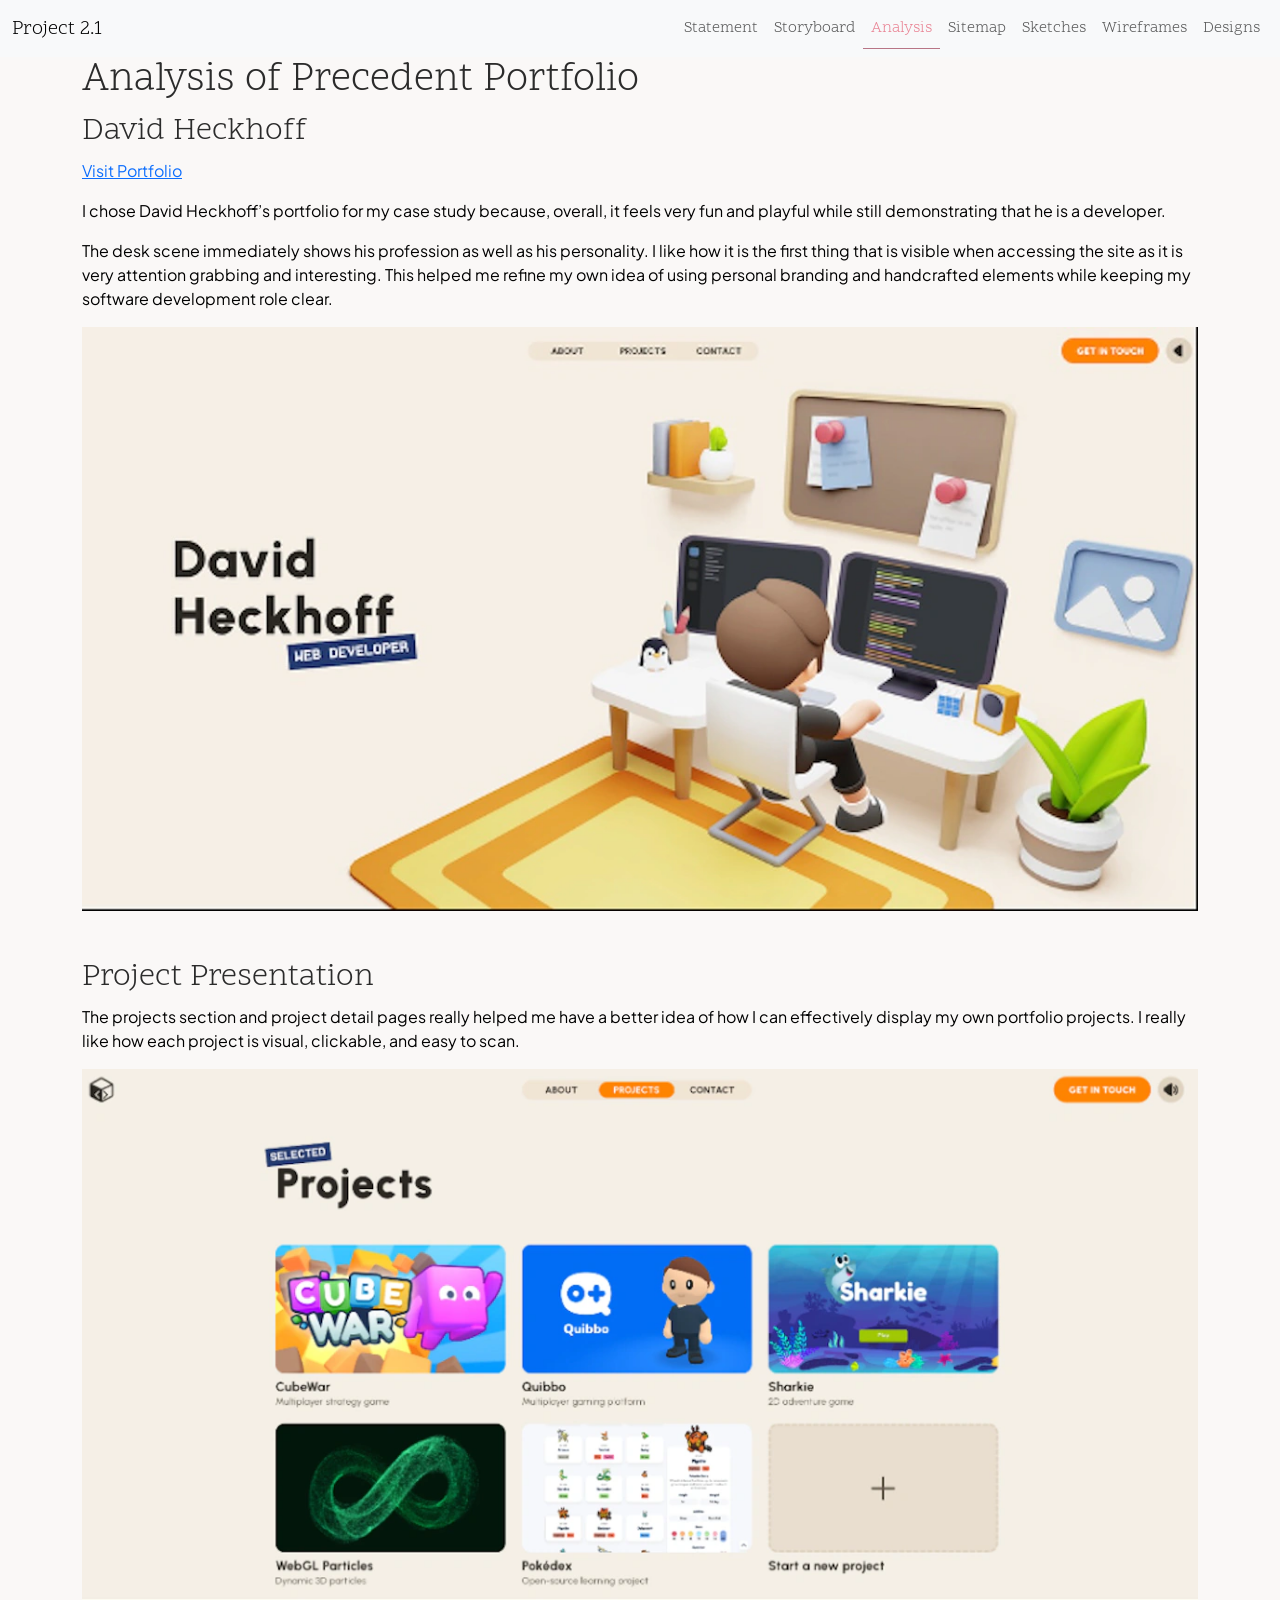
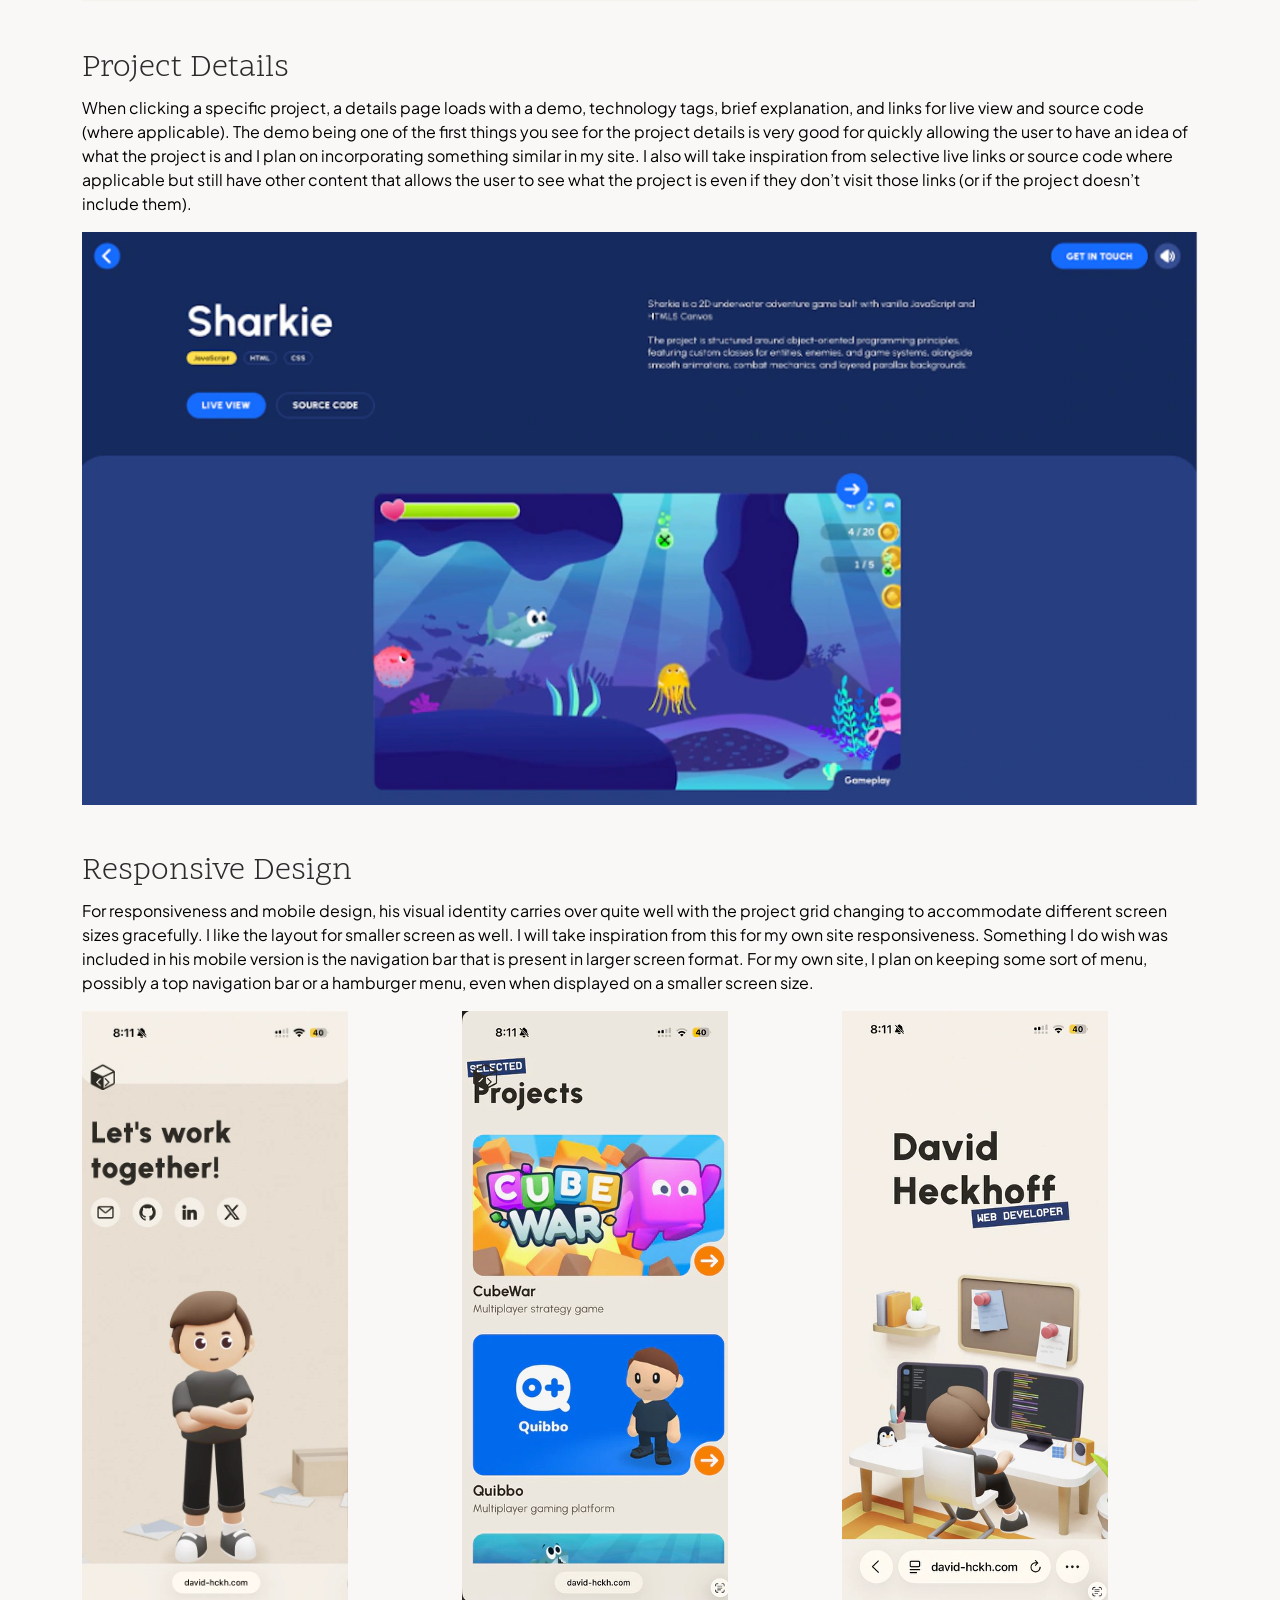
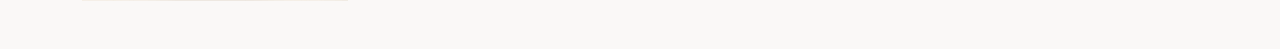
==== analysis.html @ 45a255cb "Adding mobile section" ====
<!DOCTYPE html>
<!-- Project 2 Blank Bootstrap 5.3 starter template for DESN1021, Web & Time Based Design. <div> tags should be replaced with semantic HTML tags where appropriate  [DESN1021-Pro2#1-7bddd3e6991c22bb4d3432b663b01bd5] DO NOT DELETE THIS COMMENT-->


<html lang="en" dir="ltr">

  <head>
    <meta charset="utf-8">

    <!--
      ================= AI / SOURCE USE DECLARATION (DRAFT — COMPLETE THIS) =================
      Per DESN1021 Project 2.1 Assessment Specifications, a summary declaration is
      required at the top of EVERY file. Replace the bracketed placeholders below,
      and add inline acknowledgements next to any AI/open-source snippet you use.
      If you take the AI-assisted code animation option, that code must ALSO be
      wrapped in inline start/end comments, and you must be able to explain it.

      First name:       Mina
      File:             analysis.html

      Tool/Source:       Bootstrap
      Used for:         Nav Bar
      Extent of use:    used starter for base of nav bar
      Date:             23 Sept 2026

      Tool/Source:      Google Fonts
      Used for:         For Scope One and Plus Jakarta Sans fonts used in website
      Extent of use:    Link snippets given by Google Fonts
      Date:             23 Sept 2026


      If no AI or open-source code was used in this file, replace the above with:
      "No AI or open-source code was used in this file."

      Declaration ref: DESN1021-Pro2.1-AIDECL#KIT-blank-4447332881514569a4b9aef29abc9eb4
      =====================================================================================
    -->

    <!-- Required Bootstrap meta tag attributes -->
    <meta name="viewport" content="width=device-width, initial-scale=1">

    <!-- Other meta tags -->
    <meta name="description" content="Portfolio 2.1 Website: Planning for Project 2.2">
    <meta name="author" content="Mina Armijo">

    <!-- Never forget your title!  -->
    <title>Analysis | Portfolio 2.1</title>


    <!-- ***** Link tags ***** -->
    <!-- Bootstrap core CSS -->
    <!-- this is where Bootstrap's CSS is loaded in via their CDN - you don't need to include the actual files in your site folder -->


  <link href="https://cdn.jsdelivr.net/npm/bootstrap@5.3.8/dist/css/bootstrap.min.css" rel="stylesheet" integrity="sha384-sRIl4kxILFvY47J16cr9ZwB07vP4J8+LH7qKQnuqkuIAvNWLzeN8tE5YBujZqJLB" crossorigin="anonymous">



    <!-- Never forget your favicon!  -->
    <link rel="icon" type="image/png" sizes="32x32" href="img/favicons/favicon-32x32.png">
    <link rel="icon" type="image/png" sizes="16x16" href="img/favicons/favicon-16x16.png">
    <link rel="apple-touch-icon" sizes="180x180" href="img/favicons/apple-touch-icon.png">
    <link rel="manifest" href="img/favicons/manifest.json">

    <!-- Icons - It's possible to load in unique icons to style into your site - Bootstrap's are suggested -->
    <link rel="stylesheet" href="https://cdn.jsdelivr.net/npm/bootstrap-icons@1.13.1/font/bootstrap-icons.min.css" integrity="sha384-CK2SzKma4jA5H/MXDUU7i1TqZlCFaD4T01vtyDFvPlD97JQyS+IsSh1nI2EFbpyk" crossorigin="anonymous">    
    
    <!-- Web fonts -->
    
    <!-- Source: Google Fonts (https://fonts.google.com/selection/embed) — Scope One and Plus Jakarta Sans Font -->
    <link rel="preconnect" href="https://fonts.googleapis.com">
    <link rel="preconnect" href="https://fonts.gstatic.com" crossorigin>
    <link href="https://fonts.googleapis.com/css2?family=Scope+One&display=swap" rel="stylesheet">

    <link rel="preconnect" href="https://fonts.googleapis.com">
    <link rel="preconnect" href="https://fonts.gstatic.com" crossorigin>
    <link href="https://fonts.googleapis.com/css2?family=Plus+Jakarta+Sans:ital,wght@0,200..800;1,200..800&family=Prata&display=swap" rel="stylesheet">


    <!-- Your custom CSS for this template - must be after Bootstrap's link element (to load after) if overriding Bootstrap classes to customize -->
    <link href="css/custom.css" type="text/css" rel="stylesheet" media="screen">

  </head>



   <body>

    <!-- Nav Bar -->

     <!-- Source: Bootstrap (https://getbootstrap.com/docs/5.3/components/navbar/) — Base of Nav Bar -->
    <nav class="navbar navbar-expand-lg bg-body-tertiary site-nav">
      <div class="container-fluid">

        <a class="navbar-brand" href="index.html">Project 2.1</a>

        <button class="navbar-toggler" type="button" data-bs-toggle="collapse" data-bs-target="#navbarSupportedContent" aria-controls="navbarSupportedContent" aria-expanded="false" aria-label="Toggle navigation">
          
          <span class="navbar-toggler-icon"></span>
        </button>

        <div class="collapse navbar-collapse" id="navbarSupportedContent">
          
          <ul class="navbar-nav ms-auto mb-2 mb-lg-0">
            <li class="nav-item">
              <a class="nav-link" aria-current="page" href="index.html">Statement</a>
            </li>
            <li class="nav-item">
              <a class="nav-link" href="storyboard.html">Storyboard</a>
            </li>
            <li class="nav-item">
              <a class="nav-link active" href="analysis.html">Analysis</a>
            </li>
            <li class="nav-item">
              <a class="nav-link" href="sitemap.html">Sitemap</a>
            </li>
            <li class="nav-item">
              <a class="nav-link" href="sketches.html">Sketches</a>
            </li>
            <li class="nav-item">
              <a class="nav-link" href="wireframes.html">Wireframes</a>
            </li>
            <li class="nav-item">
              <a class="nav-link" href="designs.html">Designs</a>
            </li>
          </ul>

        </div>
      </div>
    </nav>

    <!-- MAIN -->

    <main class="container">
      
      <h1>Analysis of Precedent Portfolio</h1>
      <section class="mb-5">
        <!-- intro + home screenshot -->
         <h2>David Heckhoff</h2>
         <p>
          <a href="https://david-hckh.com/" target="_blank" rel="noopener">
            Visit Portfolio
          </a>
         </p>

         <p>
          I chose David Heckhoff&rsquo;s portfolio for my case study because, overall, it feels very fun and playful while still demonstrating that he is a developer. 
         </p>

         <p>
          The desk scene immediately shows his profession as well as his personality. I like how it is the first thing that is visible when accessing the site as it is very attention grabbing and interesting. This helped me refine my own idea of using personal branding and handcrafted elements while keeping my software development role clear.
         </p>
        
         <img
          src="img/analysis/analysis_home.webp"
          class="img-fluid"
          alt="David Heckhoff Portfolio Homepage">
        
      </section>

      <section class="mb-5">
        <!-- projects screenshot -->
         <h2>Project Presentation</h2>

         <p>
          The projects section and project detail pages really helped me have a better idea of how I can effectively display my own portfolio projects. I really like how each project is visual, clickable, and easy to scan. 
         </p>

         <img
          src="img/analysis/analysis_projects.webp"
          class="img-fluid"
          alt="Projects Page from David Heckhoff's Portfolio">

      </section>

      <section class="mb-5">
        <!-- project details screenshot -->
         <h2>Project Details</h2>

         <p>
          When clicking a specific project, a details page loads with a demo, technology tags, brief explanation, and links for live view and source code (where applicable). The demo being one of the first things you see for the project details is very good for quickly allowing the user to have an idea of what the project is and I plan on incorporating something similar in my site. I also will take inspiration from selective live links or source code where applicable but still have other content that allows the user to see what the project is even if they don&rsquo;t visit those links (or if the project doesn&rsquo;t include them).
         </p>

         <img
          src="img/analysis/analysis_project_details.webp"
          class="img-fluid"
          alt="Project Detail Page from David Heckhoff's Portfolio">

      </section>

      <section class="mb-5">
        <!-- mobile screenshots -->
         <h2>Responsive Design</h2>

         <p>
          For responsiveness and mobile design, his visual identity carries over quite well with the project grid changing to accommodate different screen sizes gracefully. I like the layout for smaller screen as well. I will take inspiration from this for my own site responsiveness. Something I do wish was included in his mobile version is the navigation bar that is present in larger screen format. For my own site, I plan on keeping some sort of menu, possibly a top navigation bar or a hamburger menu, even when displayed on a smaller screen size.
         </p>

         <div class="row g-4">

          <div class="col-12 col-md-4">
            <img 
              src="img/analysis/analysis_mobile1.webp"
              class="img-fluid"
              alt="Mobile Contact Page">
          </div>

          <div class="col-12 col-md-4">
            <img 
              src="img/analysis/analysis_mobile2.webp"
              class="img-fluid"
              alt="Mobile Projects Page">
          </div>

          <div class="col-12 col-md-4">
            <img 
              src="img/analysis/analysis_mobile3.webp"
              class="img-fluid"
              alt="Mobile Homepage">
          </div>

         </div>
        
      </section>

    </main>


    <!-- =================No Content below here========================= -->
    <!-- Bootstrap JavaScript
    ================================================== -->
    <!-- Placed at the end of the document so the pages load faster -->

    <script src="https://cdn.jsdelivr.net/npm/bootstrap@5.3.8/dist/js/bootstrap.bundle.min.js" integrity="sha384-FKyoEForCGlyvwx9Hj09JcYn3nv7wiPVlz7YYwJrWVcXK/BmnVDxM+D2scQbITxI" crossorigin="anonymous"></script>


  </body>
</html>
<!-- Project 2 Blank Bootstrap 5.3 starter template for DESN1021, Web & Time Based Design. <div> tags should be replaced with semantic HTML tags where appropriate  [DESN1021-Pro2#1-7bddd3e6991c22bb4d3432b663b01bd5] DO NOT DELETE THIS COMMENT-->

<!-- END AI / SOURCE USE DECLARATION — nothing to fill in here; the completed declaration goes in the top comment. Do not delete.
     Declaration ref: DESN1021-Pro2.1-AIDECL#KIT-blank-4447332881514569a4b9aef29abc9eb4 -->
---- css/custom.css ----
@charset "UTF-8";

/*
  ================= AI / SOURCE USE DECLARATION (DRAFT — COMPLETE THIS) =================
  Per DESN1021 Project 2.1 Assessment Specifications, a summary declaration is
  required at the top of EVERY file. Replace the bracketed placeholders below,
  and add inline acknowledgements next to any AI/open-source snippet you use.
  If you take the AI-assisted code animation option, that code must ALSO be
  wrapped in inline start/end comments, and you must be able to explain it.

  First name:       Mina
  File:             custom.css

  Tool/Source:      [e.g. ChatGPT / Claude / GitHub Copilot / getbootstrap.com / none]
  Used for:         [e.g. overriding a Bootstrap breakpoint for my hero type]
  Extent of use:    [e.g. small snippet suggested, then adapted by hand]
  Date:             [DD Month 2026]

  If no AI or open-source code was used in this file, replace the above with:
  "No AI or open-source code was used in this file."

  Declaration ref: DESN1021-Pro2.1-AIDECL#KIT-custom-2fe0bb1b2c0045ce97f63ffa0ff3bea1
  =====================================================================================
*/
/* Project 2 Blank Bootstrap 5.3 starter template for DESN1021, Web & Time Based Design. <div> tags should be replaced with semantic HTML tags where appropriate  [DESN1021-Pro2#1-7bddd3e6991c22bb4d3432b663b01bd5] DO NOT DELETE THIS COMMENT */


/* Custom styles to override and/or add to Bootstrap css */

/* Custom template styles - start here  */

/* Examples of adding to Bootstrap classes with your own classes */
h1, h2, h3 {
  font-family: "Scope One", serif;
}

h2.my_h1{
  font-size: 1.2rem;
  text-transform: uppercase;
  color: rgba(86, 61, 255, .75);
}



/* -------------------------------------------------------- */
/* Custom CSS for highlighting grid examples and options - Not essential to use in your own design.*/

/* add padding to top for fixed nav bar example */
body {
  font-family: "Plus Jakarta Sans", sans-serif ;
  color: #2b2b2b;
  background-color: #faf8f7;
}

.site-nav {
  font-family: "Scope One", serif;
}

.site-nav .navbar-brand {
  font-size: 1.35;
}

.site-nav .nav-link.active {
  color: rgb(233, 129, 146);
  border-bottom: 1px solid #b87586;
}

.page-content {
  padding-top: 5rem;
  padding-bottom: 5rem;
}

.page-content h1 {
  font-size: 2.75rem;
  margin-bottom: 3rem;
}

.statement-item {
  border-top: 2px solid #b87586;
  padding-top: 1.5rem;
}

.statement-item h2 {
  font-size: 1.4rem;
  margin-bottom: 1rem;
}

.statement-item p {
  line-height: 1.7;
}

/* column highlighting and content spacing */
/* .row {
  margin-bottom: 1rem;
}
.row .row {
  margin-top: 1rem;
  margin-bottom: 0;
}
[class*="col-"] {
  padding-top: 1rem;
  padding-bottom: 1rem;
  background-color: rgba(10, 10, 10, .15);
  border: 1px solid rgba(86, 61, 255, .2);
  border-radius: 1rem;
} */

hr {
  margin-top: 2rem;
  margin-bottom: 2rem;
}

/* -------------------------------------------------------- */

/* sets the default rem size for an entire page (for all sizing to be relative to) */

html {
  font-size: 1rem;
}

/* Examples of customising Bootstrap's media queries at different 'snapping' points - for example, change the size of your browser window and watch the <p> text colour change. Don't EVER change the pixel variables or you will be creating snapping points between Bootstrap's default snapping points - just add your styles in the brackets of the @media queries*/

/* // Extra small devices (portrait phones, less than 576px) */
@media (max-width: 575.98px) {

  p{
    color: black;
  }
}

/* // Small devices (landscape phones, 576px and up) */
@media (min-width: 576px) and (max-width: 767.98px) {
  p{
    color: black;
  }
}

/* // Medium devices (tablets, 768px and up) */
@media (min-width: 768px) and (max-width: 991.98px) {
  p{
    color: black;
  }
}

/* // Large devices (desktops, 992px and up) */
@media (min-width: 992px) and (max-width: 1199.98px) {
  p{
    color: black;
  }
}

/* // Extra large devices (large desktops, 1200px and up) */
@media (min-width: 1200px) {
  p{
    color: black;
  }
}

/* -------------------------------------------------------- */


/* Project 2 Blank Bootstrap 5.3 starter template for DESN1021, Web & Time Based Design. <div> tags should be replaced with semantic HTML tags where appropriate  [DESN1021-Pro2#1-7bddd3e6991c22bb4d3432b663b01bd5] DO NOT DELETE THIS COMMENT */

/* END AI / SOURCE USE DECLARATION — nothing to fill in here; the completed declaration goes in the top comment. Do not delete.
   Declaration ref: DESN1021-Pro2.1-AIDECL#KIT-custom-2fe0bb1b2c0045ce97f63ffa0ff3bea1 */
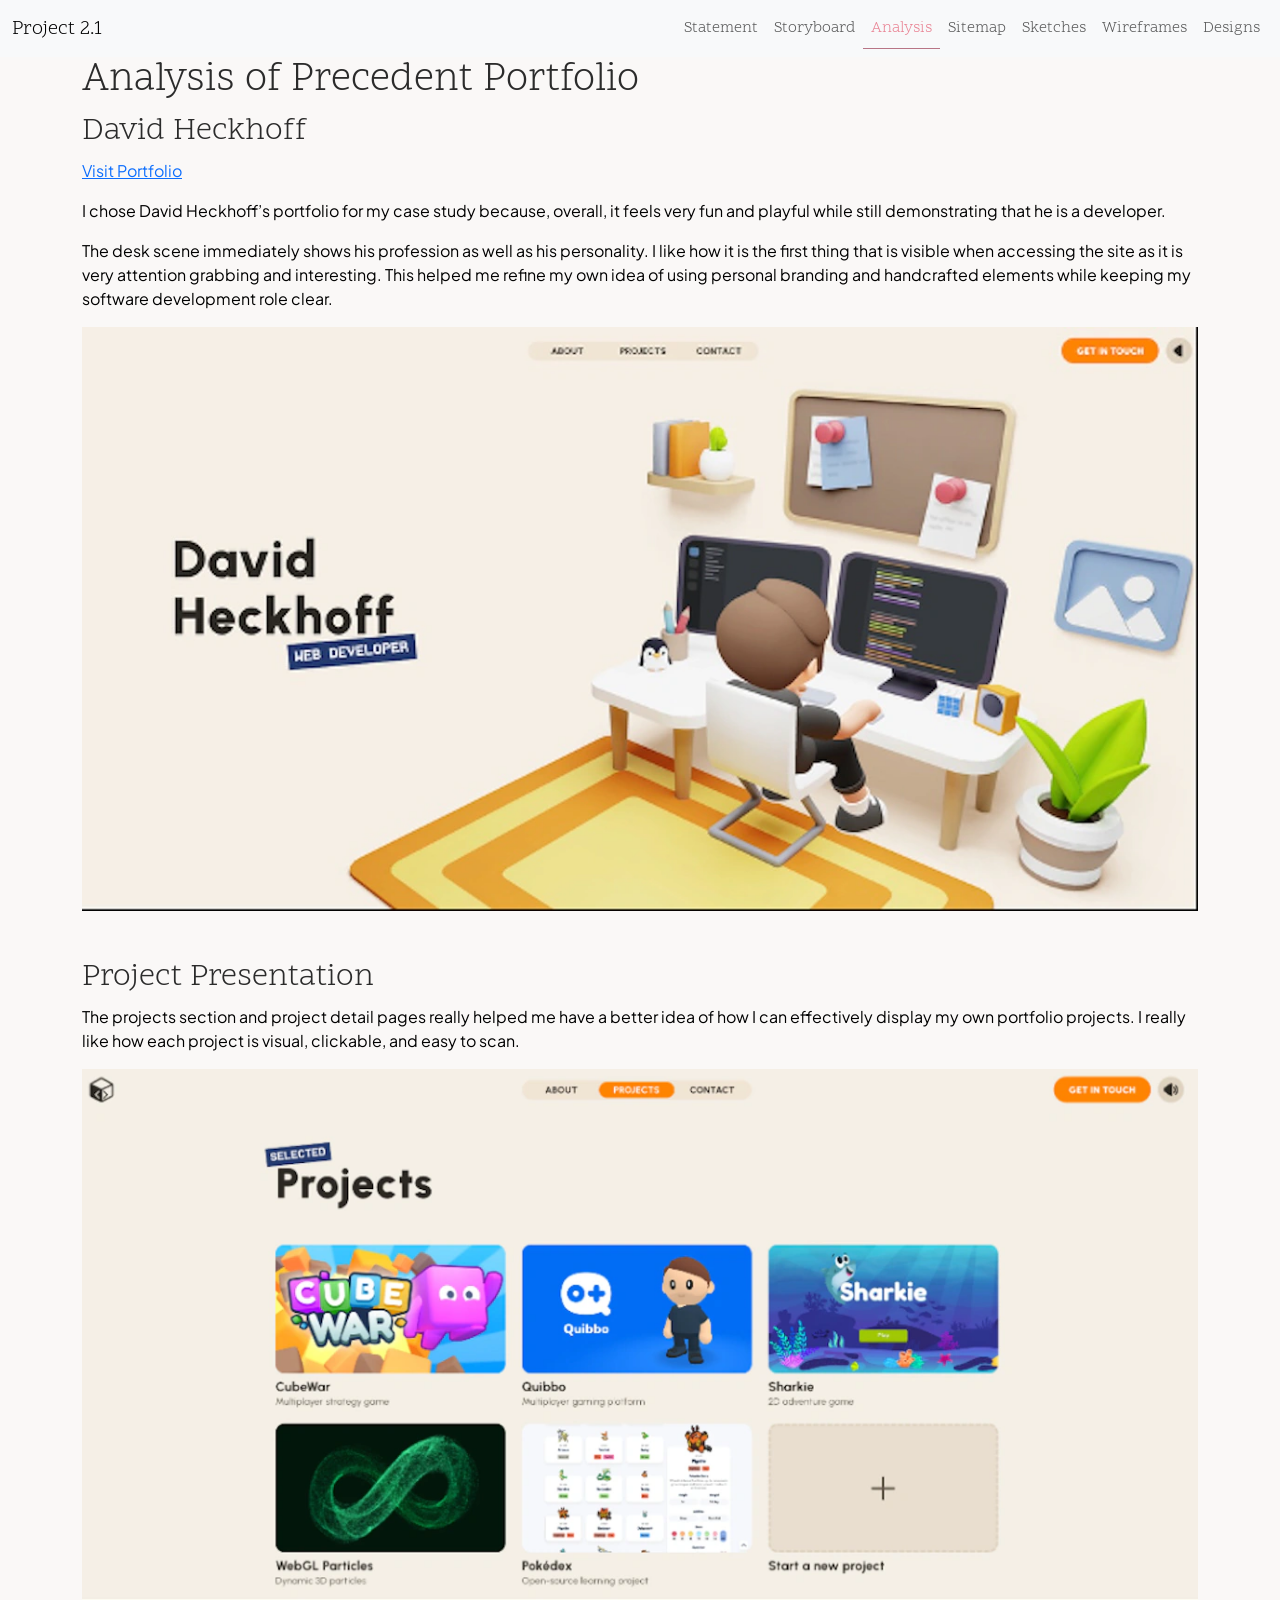
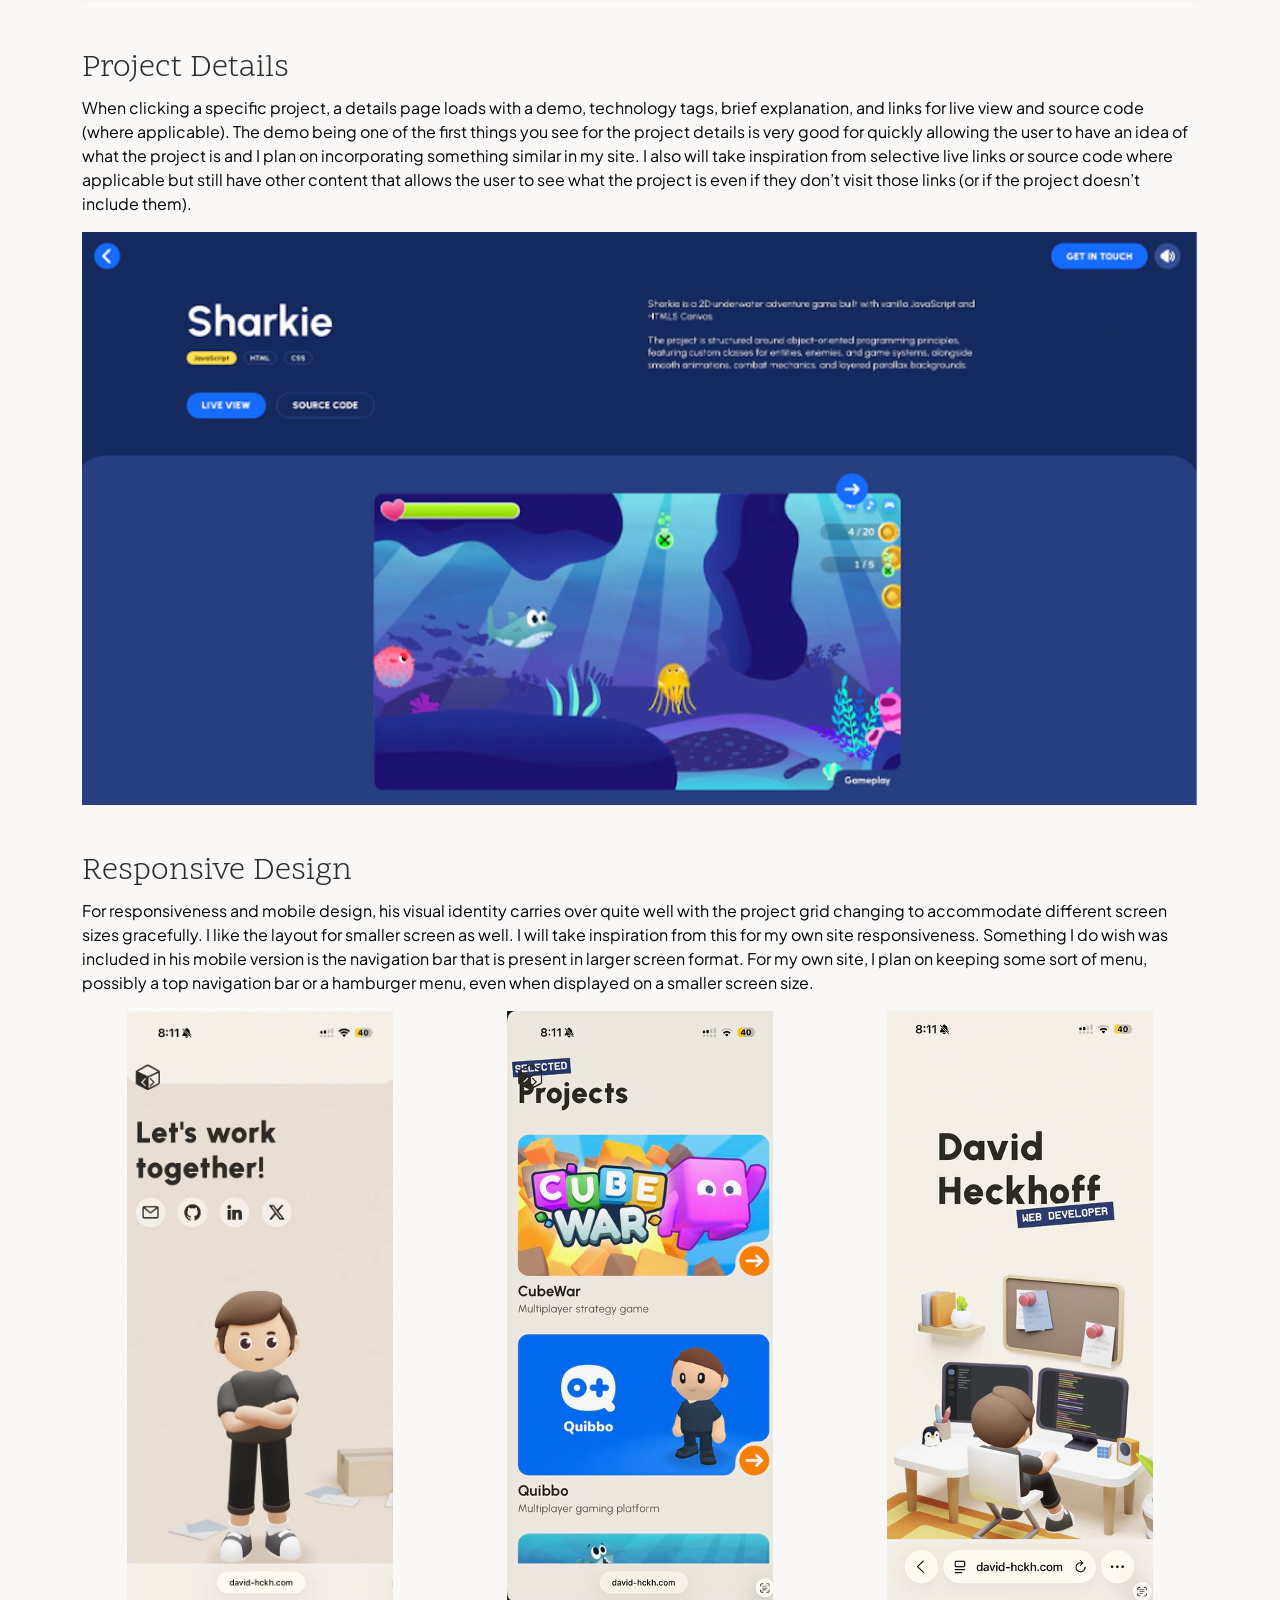
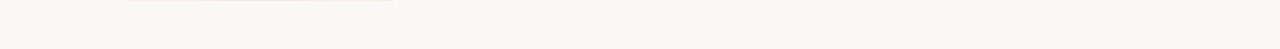
==== commit 05fc6321: "Adding bootstrap styling" ====
--- a/analysis.html
+++ b/analysis.html
@@ -153,7 +153,7 @@
         
          <img
           src="img/analysis/analysis_home.webp"
-          class="img-fluid"
+          class="img-fluid d-block mx-auto"
           alt="David Heckhoff Portfolio Homepage">
         
       </section>
@@ -168,7 +168,7 @@
 
          <img
           src="img/analysis/analysis_projects.webp"
-          class="img-fluid"
+          class="img-fluid d-block mx-auto"
           alt="Projects Page from David Heckhoff's Portfolio">
 
       </section>
@@ -183,7 +183,7 @@
 
          <img
           src="img/analysis/analysis_project_details.webp"
-          class="img-fluid"
+          class="img-fluid d-block mx-auto"
           alt="Project Detail Page from David Heckhoff's Portfolio">
 
       </section>
@@ -198,21 +198,21 @@
 
          <div class="row g-4">
 
-          <div class="col-12 col-md-4">
+          <div class="col-12 col-md-4 d-flex justify-content-center">
             <img 
               src="img/analysis/analysis_mobile1.webp"
               class="img-fluid"
               alt="Mobile Contact Page">
           </div>
 
-          <div class="col-12 col-md-4">
+          <div class="col-12 col-md-4 d-flex justify-content-center">
             <img 
               src="img/analysis/analysis_mobile2.webp"
               class="img-fluid"
               alt="Mobile Projects Page">
           </div>
 
-          <div class="col-12 col-md-4">
+          <div class="col-12 col-md-4 d-flex justify-content-center">
             <img 
               src="img/analysis/analysis_mobile3.webp"
               class="img-fluid"
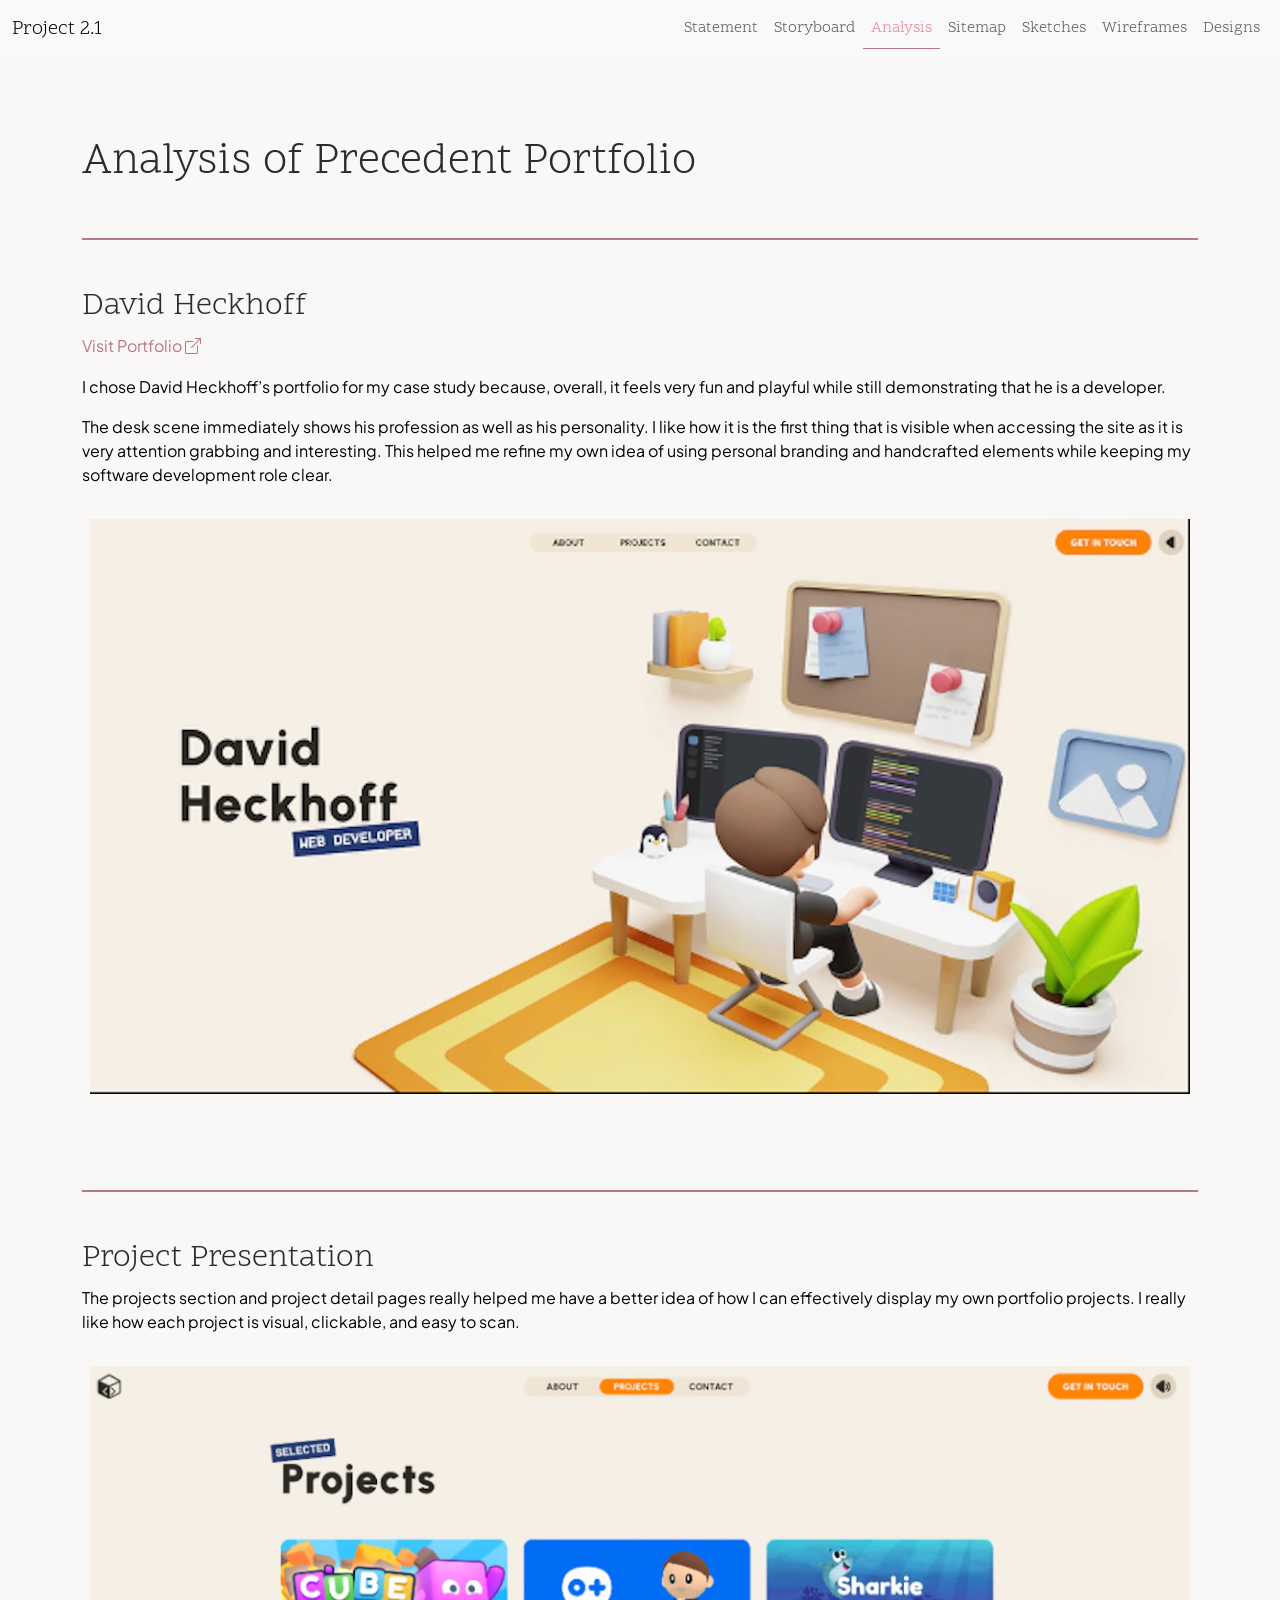
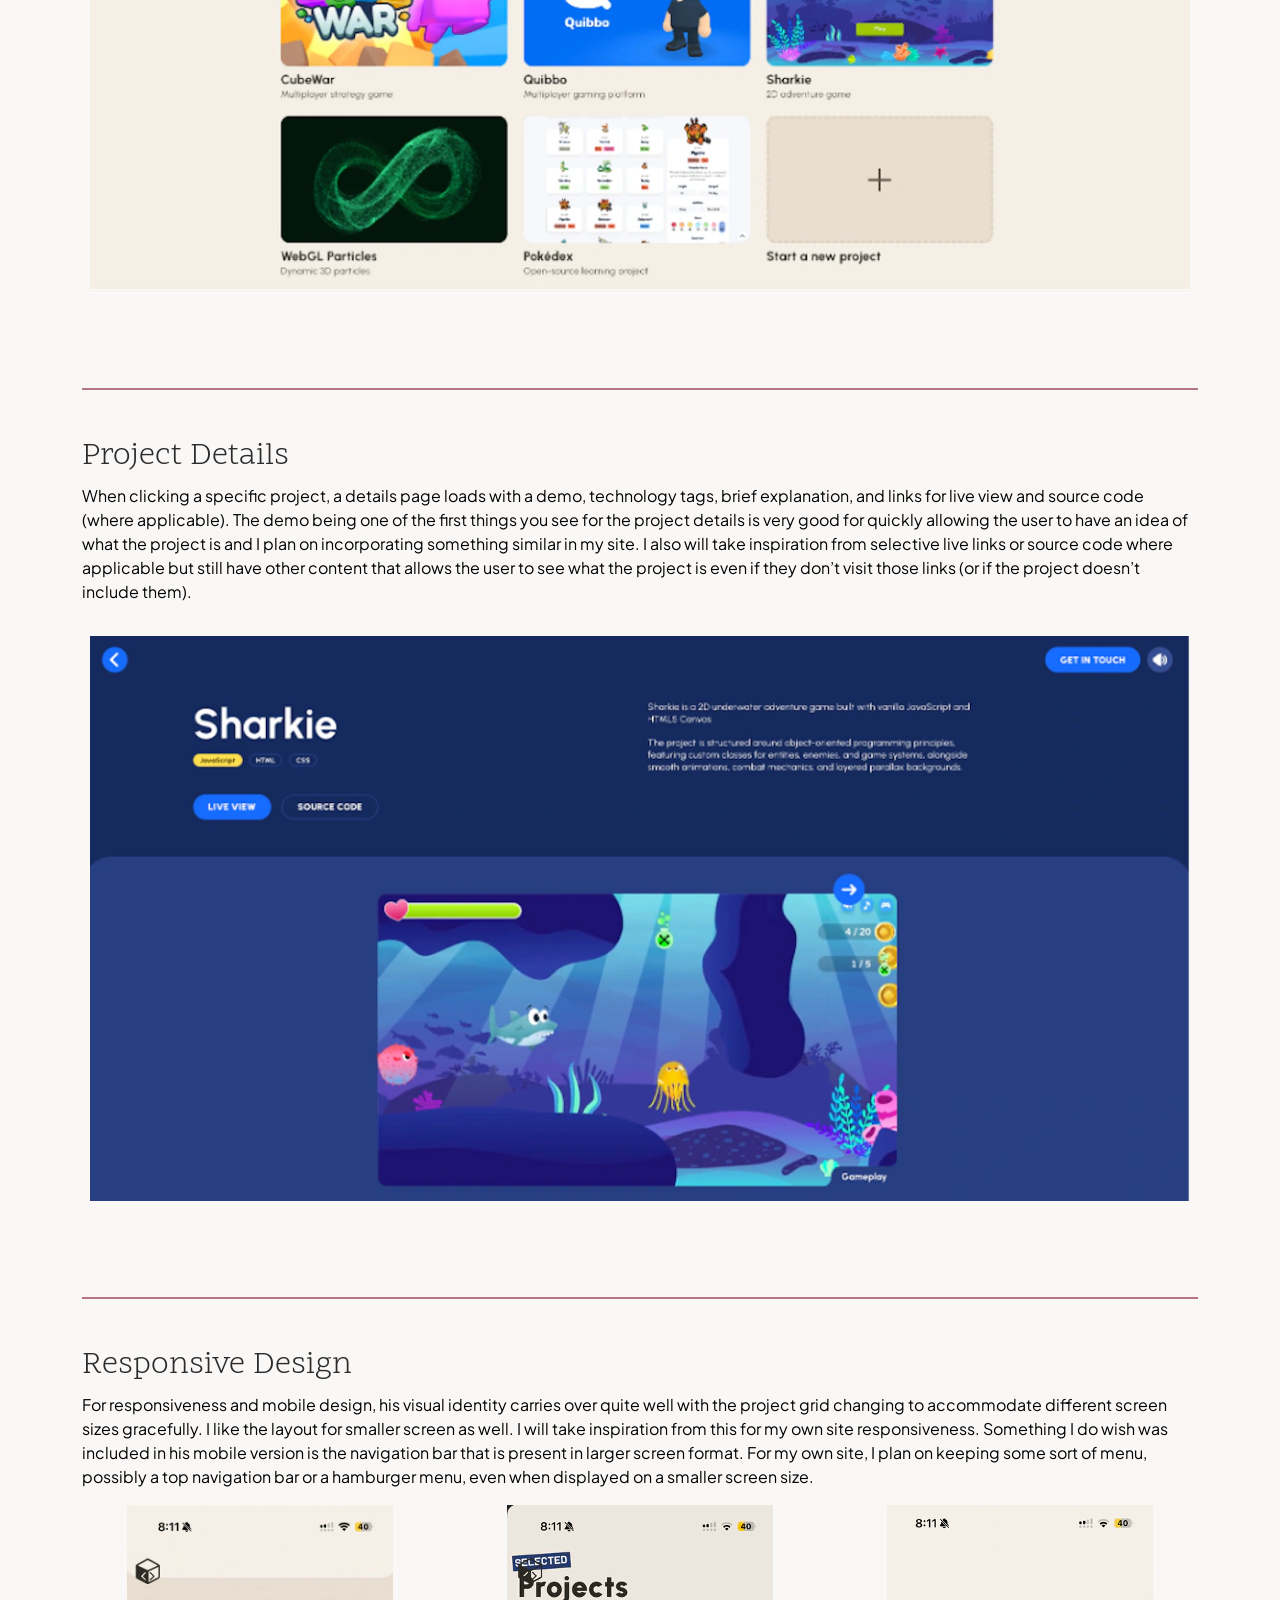
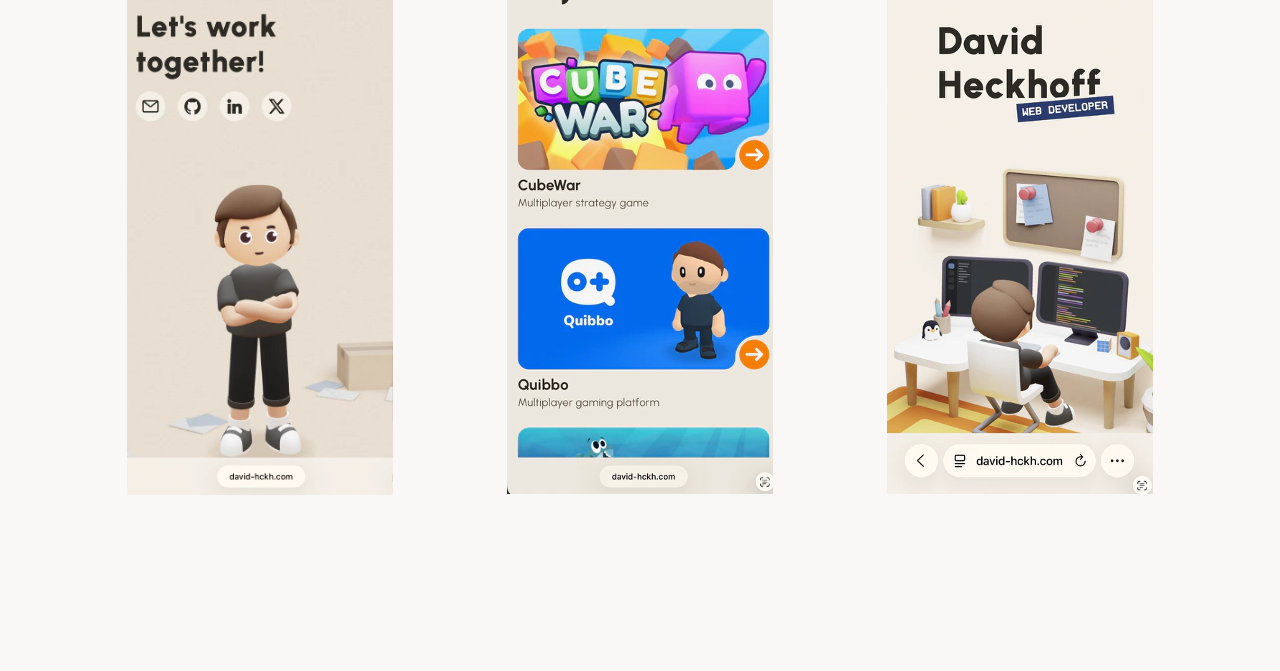
==== commit f41f4f54: "Adding CSS styling and Icon for visiting website" ====
--- a/analysis.html
+++ b/analysis.html
@@ -27,6 +27,12 @@
       Used for:         For Scope One and Plus Jakarta Sans fonts used in website
       Extent of use:    Link snippets given by Google Fonts
       Date:             23 Sept 2026
+
+      Tool/Source:       Bootstrap
+      Used for:         Icon for visiting website
+      Extent of use:    Used small code snippet
+      Date:             24 Sept 2026
+
 
 
       If no AI or open-source code was used in this file, replace the above with:
@@ -131,15 +137,16 @@
 
     <!-- MAIN -->
 
-    <main class="container">
+    <main class="container page-content">
       
       <h1>Analysis of Precedent Portfolio</h1>
-      <section class="mb-5">
+      <section class="mb-5 analysis-section">
         <!-- intro + home screenshot -->
          <h2>David Heckhoff</h2>
          <p>
-          <a href="https://david-hckh.com/" target="_blank" rel="noopener">
-            Visit Portfolio
+          <a class="analysis-link" href="https://david-hckh.com/" target="_blank" rel="noopener">
+            <!-- Source: Bootstrap (https://icons.getbootstrap.com/icons/box-arrow-up-right/) — Box Arrow Up/Right Icon -->
+            Visit Portfolio <i class="bi bi-box-arrow-up-right"></i>
           </a>
          </p>
 
@@ -153,12 +160,12 @@
         
          <img
           src="img/analysis/analysis_home.webp"
-          class="img-fluid d-block mx-auto"
+          class="img-fluid d-block mx-auto analysis-desktop"
           alt="David Heckhoff Portfolio Homepage">
         
       </section>
 
-      <section class="mb-5">
+      <section class="mb-5 analysis-section">
         <!-- projects screenshot -->
          <h2>Project Presentation</h2>
 
@@ -168,12 +175,12 @@
 
          <img
           src="img/analysis/analysis_projects.webp"
-          class="img-fluid d-block mx-auto"
+          class="img-fluid d-block mx-auto analysis-desktop"
           alt="Projects Page from David Heckhoff's Portfolio">
 
       </section>
 
-      <section class="mb-5">
+      <section class="mb-5 analysis-section">
         <!-- project details screenshot -->
          <h2>Project Details</h2>
 
@@ -183,12 +190,12 @@
 
          <img
           src="img/analysis/analysis_project_details.webp"
-          class="img-fluid d-block mx-auto"
+          class="img-fluid d-block mx-auto analysis-desktop"
           alt="Project Detail Page from David Heckhoff's Portfolio">
 
       </section>
 
-      <section class="mb-5">
+      <section class="mb-5 analysis-section">
         <!-- mobile screenshots -->
          <h2>Responsive Design</h2>
 
@@ -201,21 +208,21 @@
           <div class="col-12 col-md-4 d-flex justify-content-center">
             <img 
               src="img/analysis/analysis_mobile1.webp"
-              class="img-fluid"
+              class="img-fluid analysis-mobile"
               alt="Mobile Contact Page">
           </div>
 
           <div class="col-12 col-md-4 d-flex justify-content-center">
             <img 
               src="img/analysis/analysis_mobile2.webp"
-              class="img-fluid"
+              class="img-fluid analysis-mobile"
               alt="Mobile Projects Page">
           </div>
 
           <div class="col-12 col-md-4 d-flex justify-content-center">
             <img 
               src="img/analysis/analysis_mobile3.webp"
-              class="img-fluid"
+              class="img-fluid analysis-mobile"
               alt="Mobile Homepage">
           </div>
 
--- a/css/custom.css
+++ b/css/custom.css
@@ -89,21 +89,35 @@
   line-height: 1.7;
 }
 
-/* column highlighting and content spacing */
-/* .row {
-  margin-bottom: 1rem;
+
+/* Analysis Styling */
+.analysis-section {
+  padding-top: 3rem;
+  padding-bottom: 3rem;
+  border-top: 2px solid #b87586;
 }
-.row .row {
-  margin-top: 1rem;
-  margin-bottom: 0;
+
+.analysis-desktop {
+  width: 100%;
+  max-width: 1100px;
+  height: auto;
+  margin-top: 2rem;
 }
-[class*="col-"] {
-  padding-top: 1rem;
-  padding-bottom: 1rem;
-  background-color: rgba(10, 10, 10, .15);
-  border: 1px solid rgba(86, 61, 255, .2);
-  border-radius: 1rem;
-} */
+
+.analysis-mobile {
+  width: 100%;
+  max-width: 266px;
+  height: auto;
+}
+
+.analysis-link {
+  color: #b87586;
+  text-decoration: none;
+}
+
+.analysis-link:hover {
+  text-decoration: underline;
+}
 
 hr {
   margin-top: 2rem;
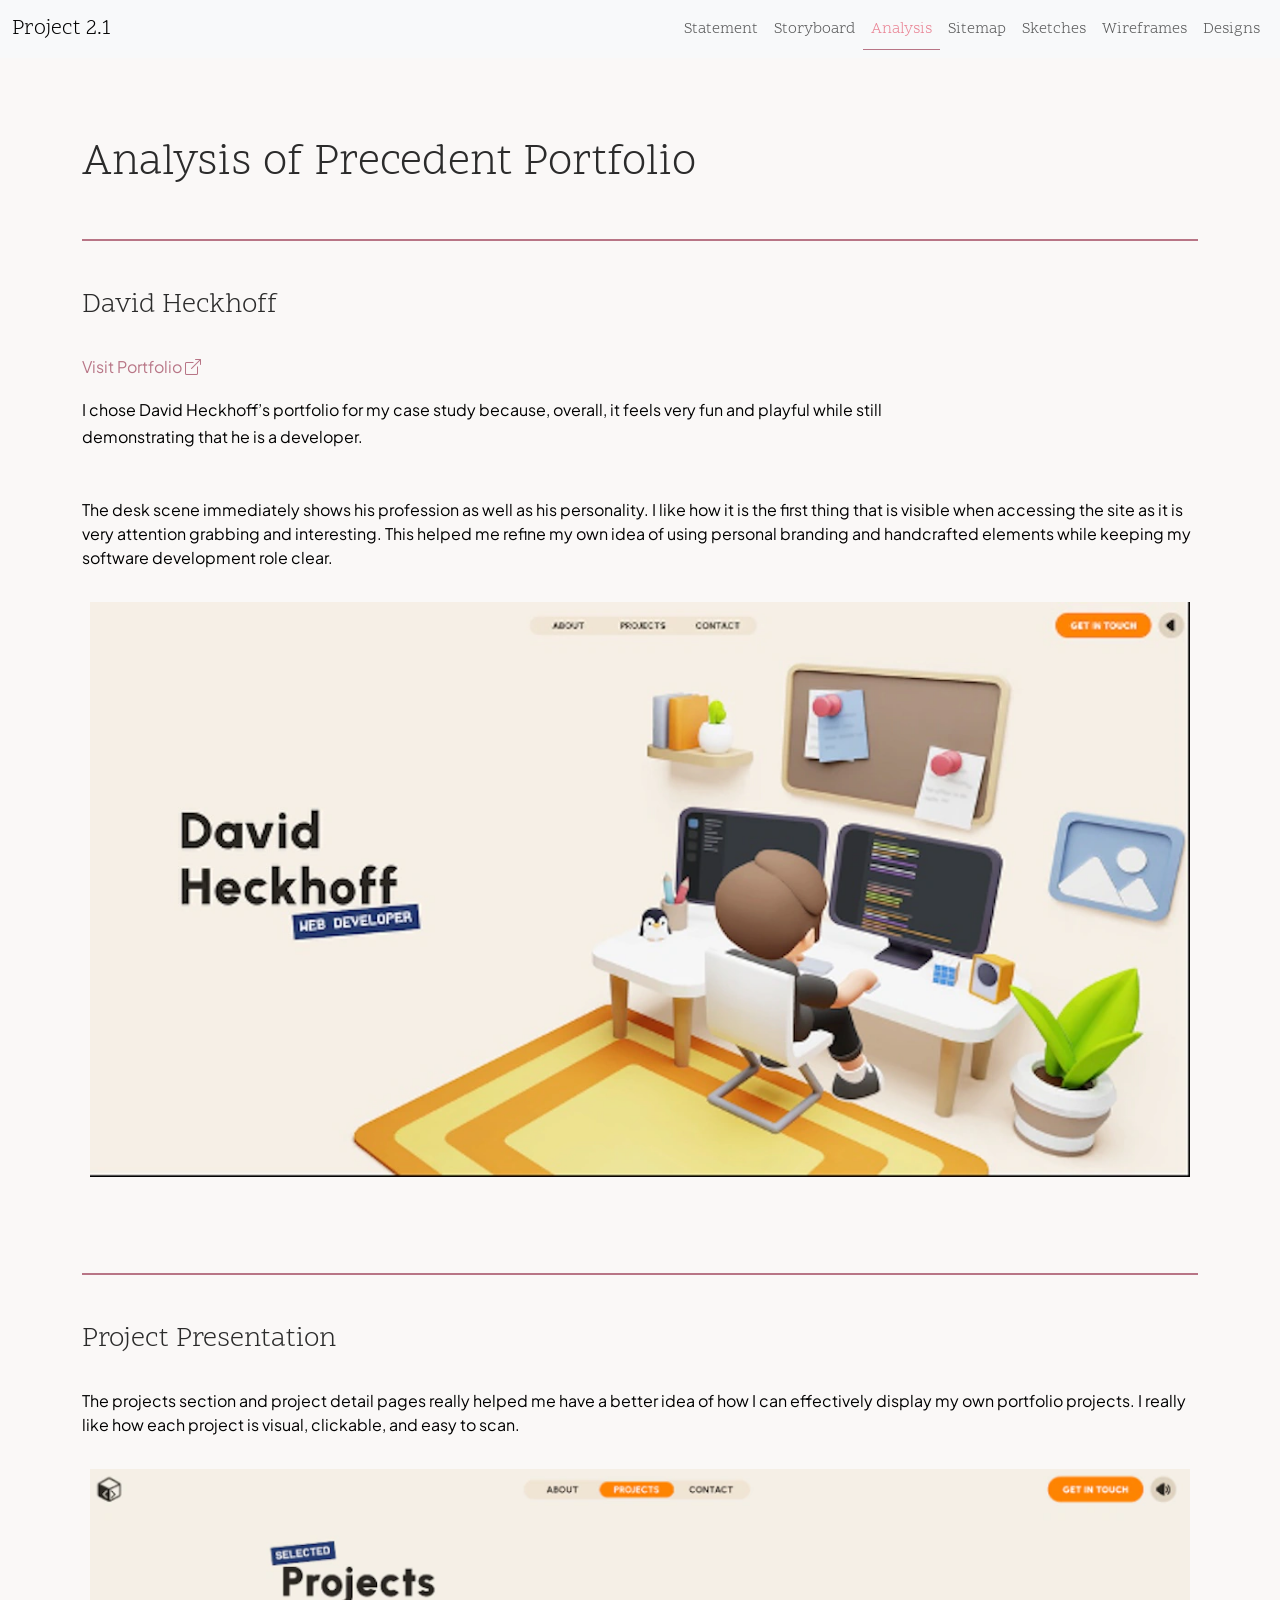
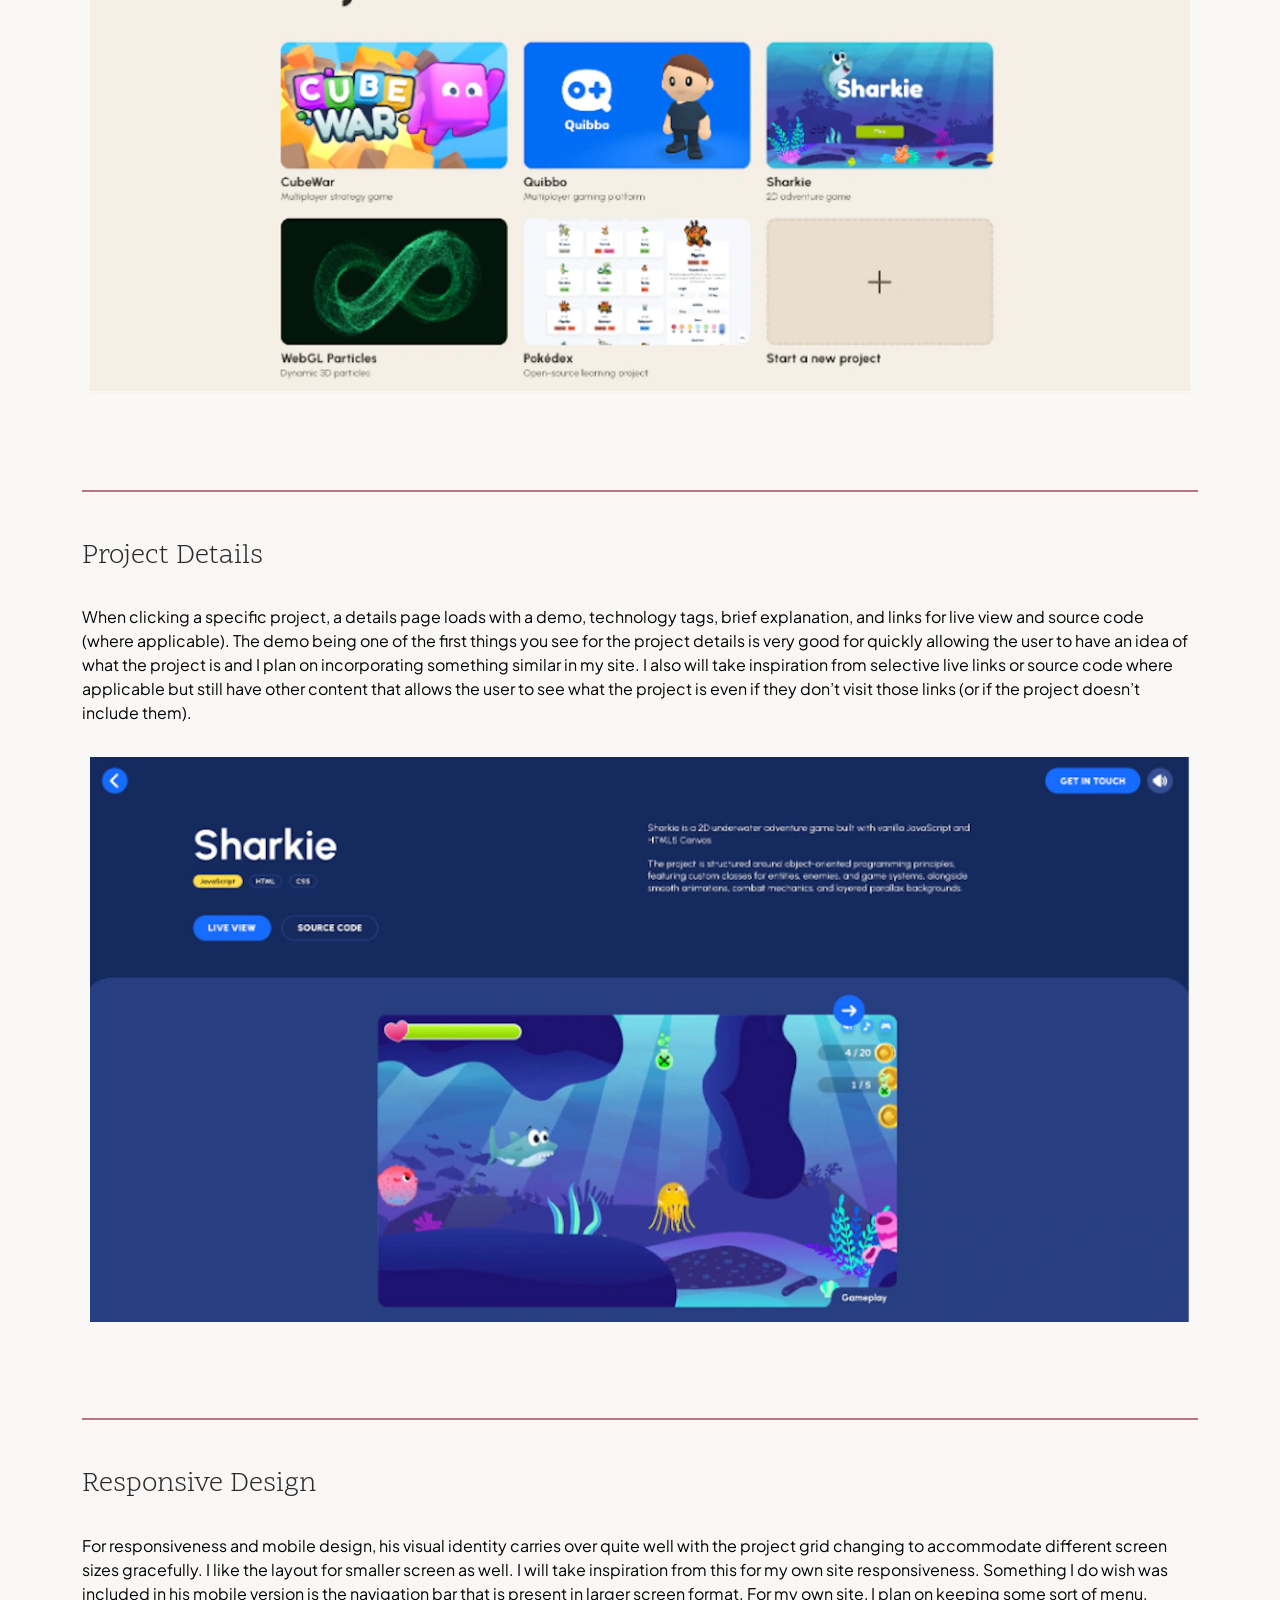
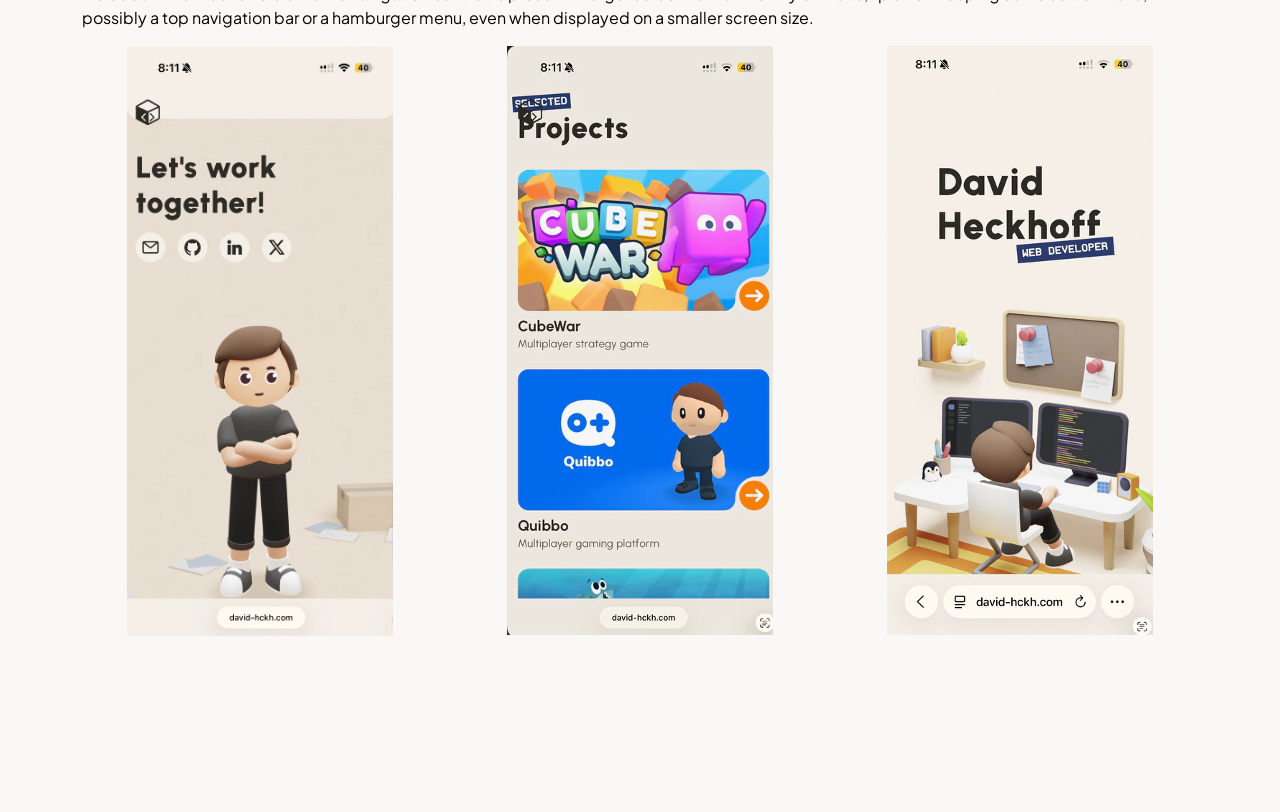
==== commit 5593e7df: "Adding page intro css and adding it to wireframes, design, and analysis." ====
--- a/analysis.html
+++ b/analysis.html
@@ -140,7 +140,7 @@
     <main class="container page-content">
       
       <h1>Analysis of Precedent Portfolio</h1>
-      <section class="mb-5 analysis-section">
+      <section class="mb-5 section-style">
         <!-- intro + home screenshot -->
          <h2>David Heckhoff</h2>
          <p>
@@ -150,7 +150,7 @@
           </a>
          </p>
 
-         <p>
+         <p class="page-intro">
           I chose David Heckhoff&rsquo;s portfolio for my case study because, overall, it feels very fun and playful while still demonstrating that he is a developer. 
          </p>
 
@@ -165,7 +165,7 @@
         
       </section>
 
-      <section class="mb-5 analysis-section">
+      <section class="mb-5 section-style">
         <!-- projects screenshot -->
          <h2>Project Presentation</h2>
 
@@ -180,7 +180,7 @@
 
       </section>
 
-      <section class="mb-5 analysis-section">
+      <section class="mb-5 section-style">
         <!-- project details screenshot -->
          <h2>Project Details</h2>
 
@@ -195,7 +195,7 @@
 
       </section>
 
-      <section class="mb-5 analysis-section">
+      <section class="mb-5 section-style">
         <!-- mobile screenshots -->
          <h2>Responsive Design</h2>
 
--- a/css/custom.css
+++ b/css/custom.css
@@ -41,6 +41,22 @@
 }
 
 
+.section-style {
+  padding-top: 3rem;
+  padding-bottom: 3rem;
+  border-top: 2px solid #b87586;
+}
+
+.section-style h2 {
+  font-size: 1.75rem;
+  margin-bottom: 2rem;
+}
+
+.page-intro {
+  max-width: 800px;
+  line-height: 1.7;
+  margin-bottom: 3rem;
+}
 
 /* -------------------------------------------------------- */
 /* Custom CSS for highlighting grid examples and options - Not essential to use in your own design.*/
@@ -57,7 +73,7 @@
 }
 
 .site-nav .navbar-brand {
-  font-size: 1.35;
+  font-size: 1.35rem;
 }
 
 .site-nav .nav-link.active {
@@ -91,12 +107,6 @@
 
 
 /* Analysis Styling */
-.analysis-section {
-  padding-top: 3rem;
-  padding-bottom: 3rem;
-  border-top: 2px solid #b87586;
-}
-
 .analysis-desktop {
   width: 100%;
   max-width: 1100px;
@@ -119,6 +129,32 @@
   text-decoration: underline;
 }
 
+/* Wireframes Styling */
+.wireframe-image {
+  width: auto;
+  max-width: 100%;
+  max-height: 430px;
+}
+
+.wireframe-label {
+  font-size: 1.25rem;
+  margin-bottom: 1rem;
+}
+
+.wireframe-section h2 {
+  font-size: 1.75rem;
+  margin-bottom: 2rem;
+}
+
+
+/* Screen Design Styling */
+
+.design-image {
+  width: 100%;
+  max-width: 1200px;
+  height: auto;
+}
+
 hr {
   margin-top: 2rem;
   margin-bottom: 2rem;
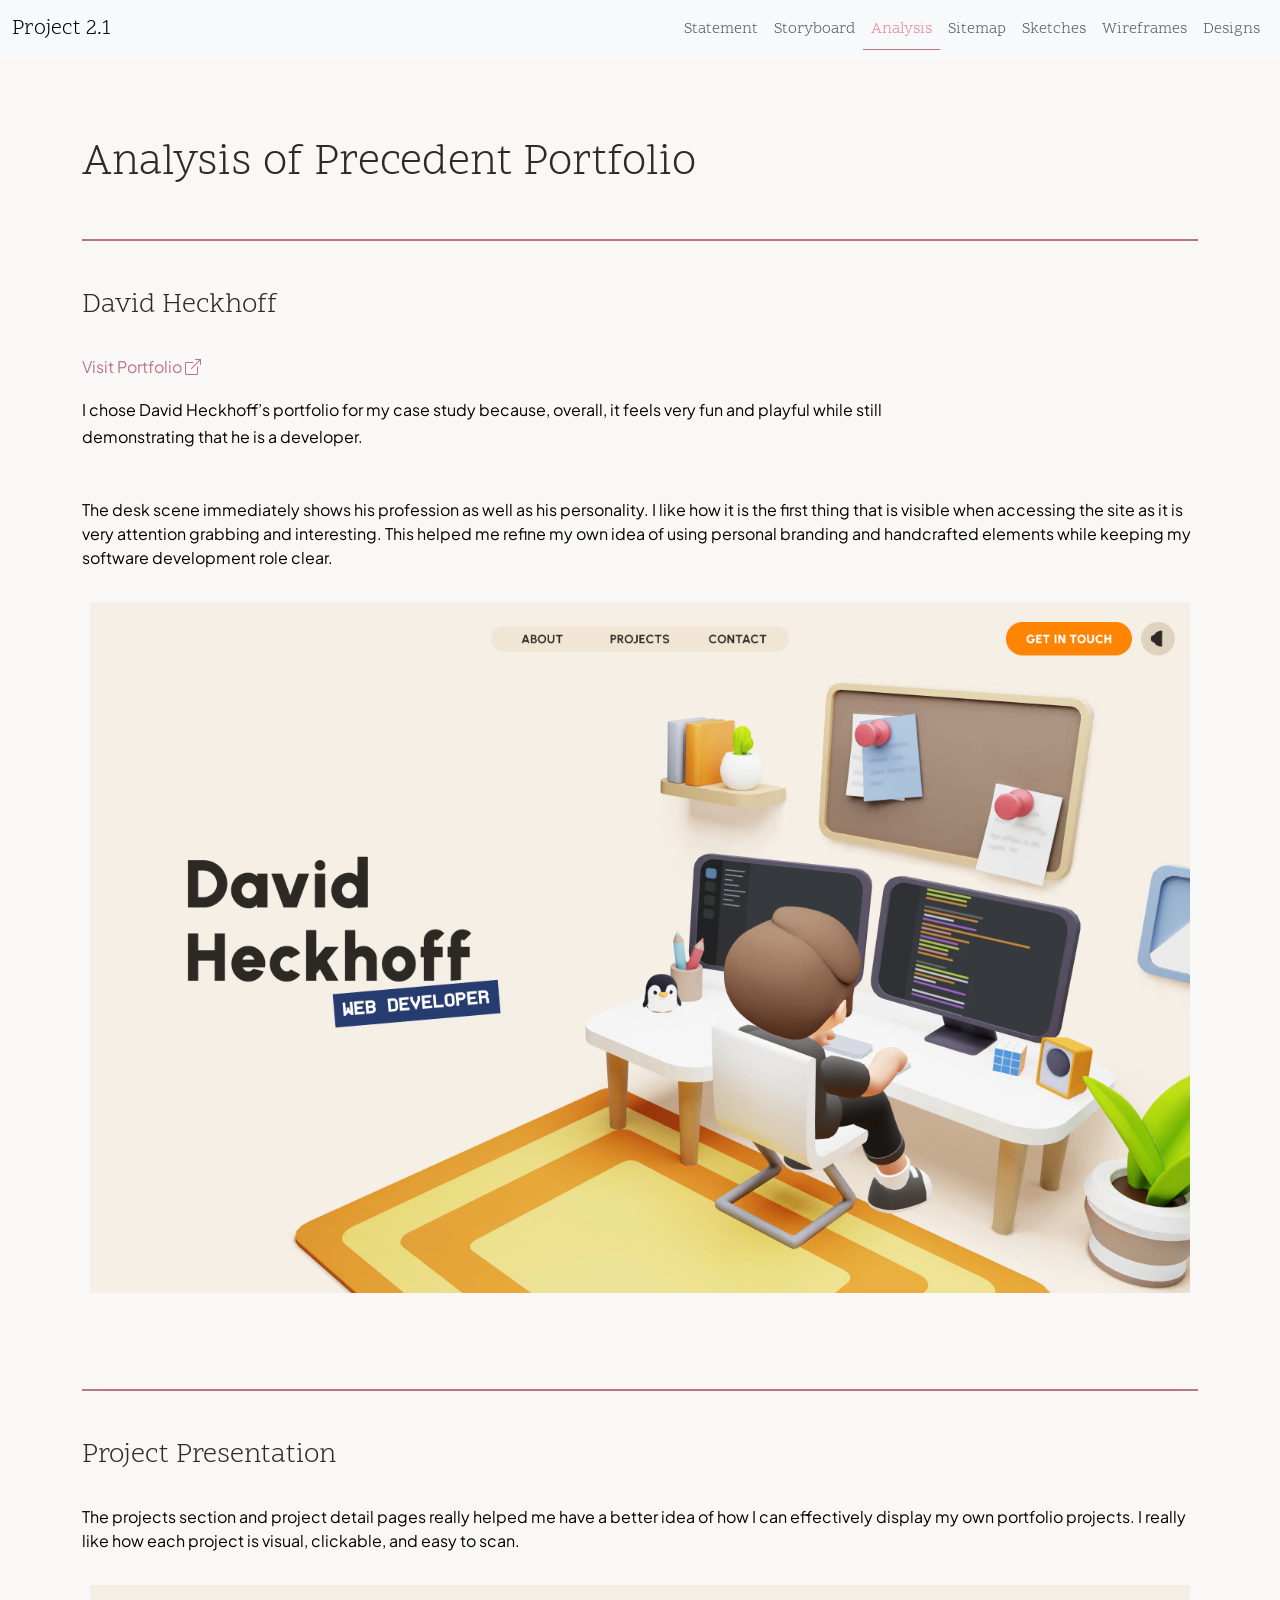
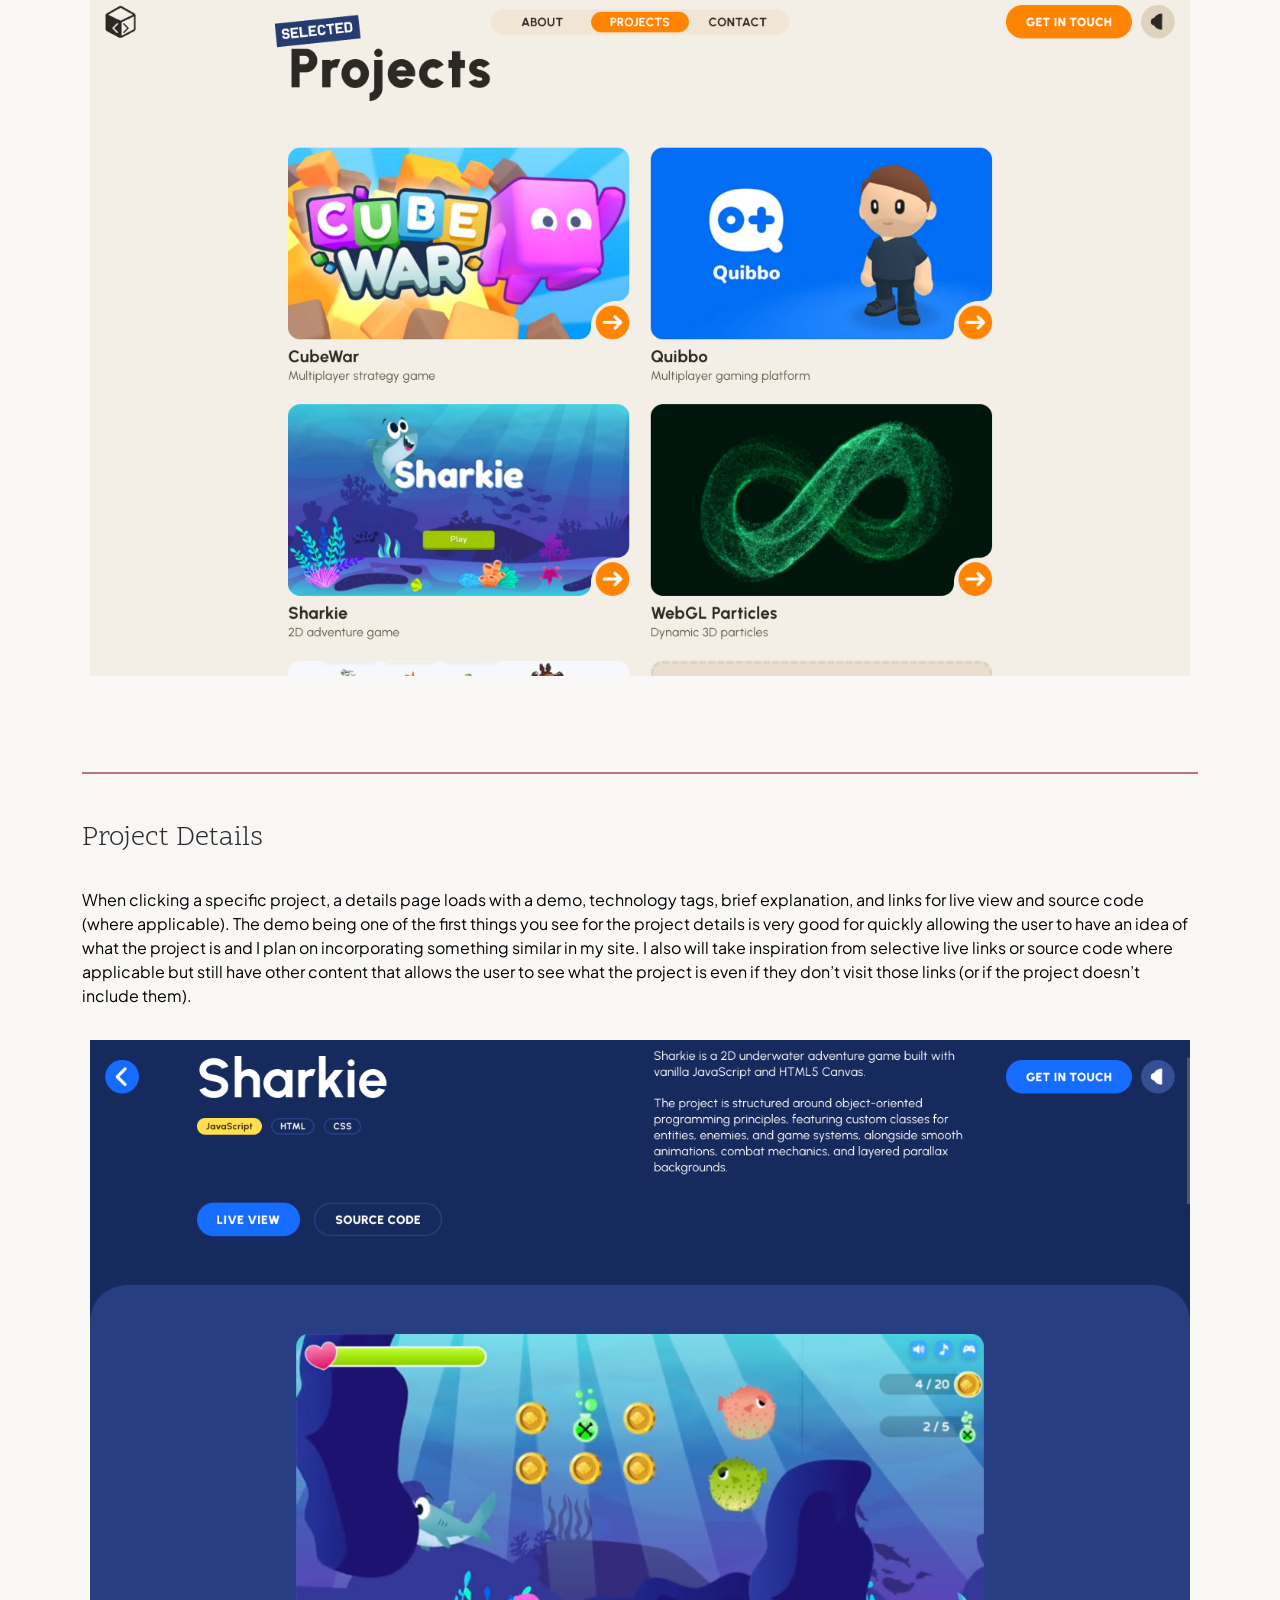
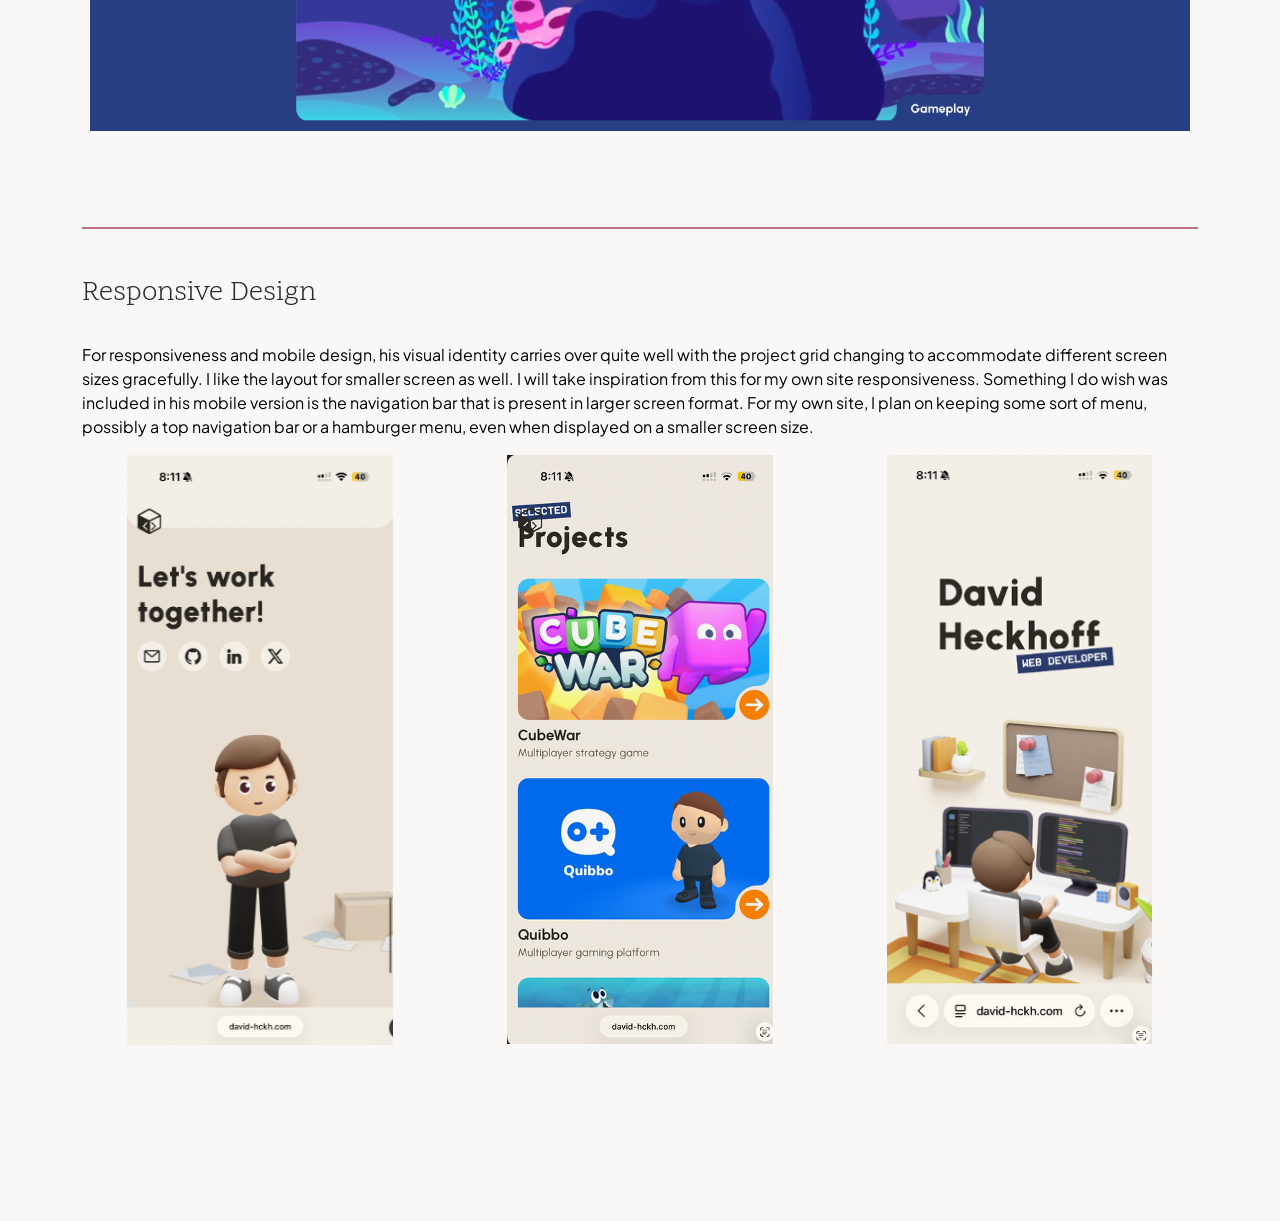
==== commit a5f2e311: "Adding feedback from teacher including fixing certain images and adding composition to storyboard pa" ====
--- a/analysis.html
+++ b/analysis.html
@@ -207,21 +207,21 @@
 
           <div class="col-12 col-md-4 d-flex justify-content-center">
             <img 
-              src="img/analysis/analysis_mobile1.webp"
+              src="img/analysis/analysis_mobile1.png"
               class="img-fluid analysis-mobile"
               alt="Mobile Contact Page">
           </div>
 
           <div class="col-12 col-md-4 d-flex justify-content-center">
             <img 
-              src="img/analysis/analysis_mobile2.webp"
+              src="img/analysis/analysis_mobile2.png"
               class="img-fluid analysis-mobile"
               alt="Mobile Projects Page">
           </div>
 
           <div class="col-12 col-md-4 d-flex justify-content-center">
             <img 
-              src="img/analysis/analysis_mobile3.webp"
+              src="img/analysis/analysis_mobile3.png"
               class="img-fluid analysis-mobile"
               alt="Mobile Homepage">
           </div>
--- a/css/custom.css
+++ b/css/custom.css
@@ -155,6 +155,50 @@
   height: auto;
 }
 
+/* Screen Design Styling */
+
+.storyboard-image {
+  width: 100%;
+  max-width: 1200px;
+  height: auto;
+}
+.storyboard-notes {
+  max-width: 900px;
+  margin: 1.5rem auto 0;
+}
+
+.storyboard-time {
+  color: #b87586;
+  font-size: 0.95rem;
+  margin-bottom: 0.75rem;
+}
+
+.storyboard-notes p {
+  line-height: 1.7;
+}
+
+.storyboard-composition {
+  width: 100%;
+  max-width: 1200px;
+  height: auto;
+}
+
+/* Sketch Styling */
+
+.sketch-image {
+  width: 100%;
+  max-width: 1100px;
+  height: auto;
+}
+
+/* Sitemap Styling */
+
+.sitemap-image {
+  width: 100%;
+  max-width: 1200px;
+  height: auto;
+}
+
 hr {
   margin-top: 2rem;
   margin-bottom: 2rem;
